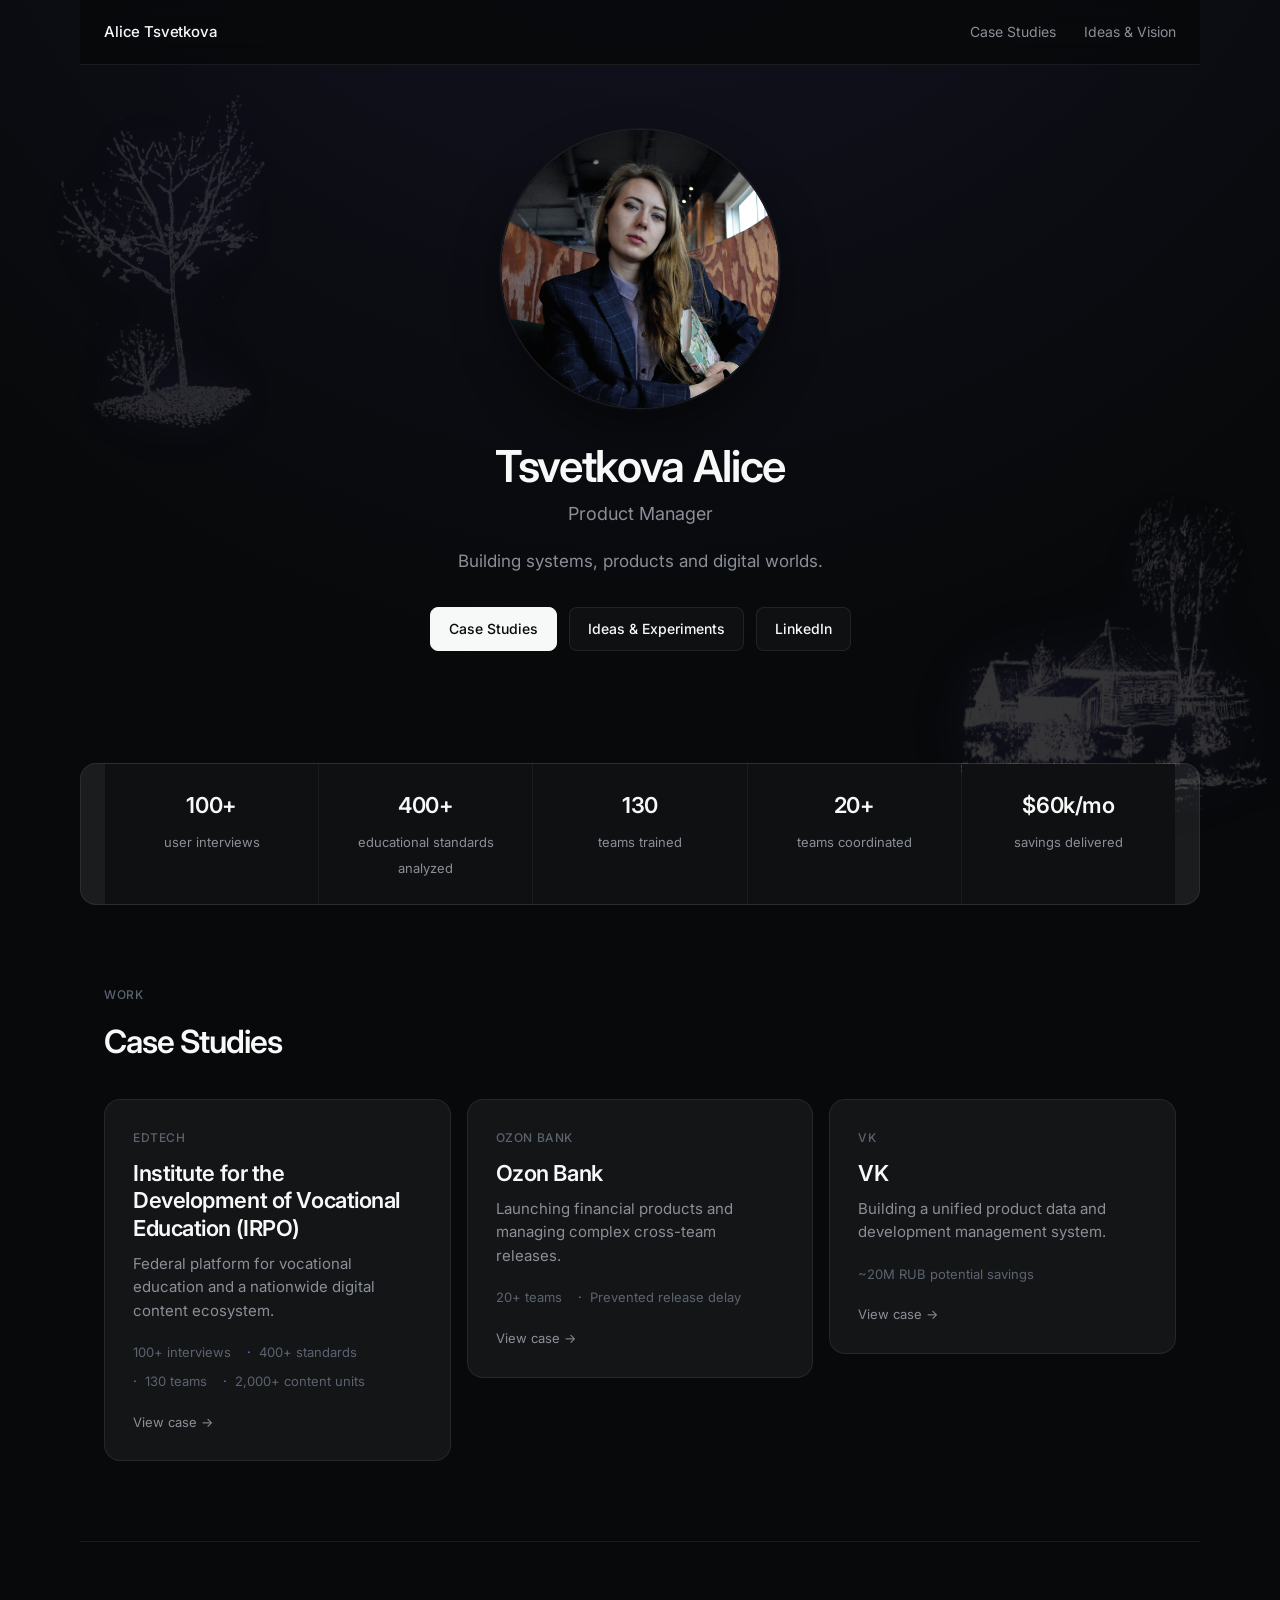
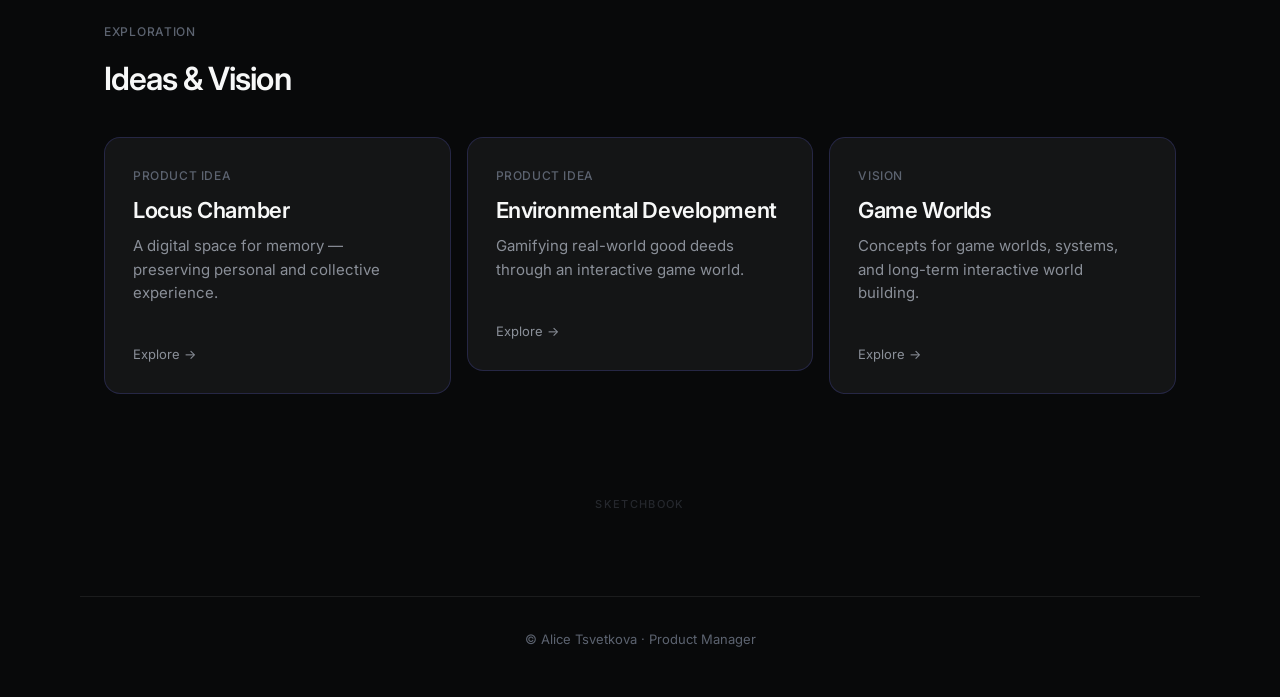
==== index.html @ dcd371fc "Add Product Manager portfolio site. Publish the static English portfolio with case studies, diagrams" ====
<!DOCTYPE html>
<html lang="en">
<head>
  <meta charset="UTF-8">
  <meta name="viewport" content="width=device-width, initial-scale=1.0">
  <meta name="description" content="Tsvetkova Alice — Product Manager. FinTech, EdTech, digital products and worlds.">
  <title>Alice Tsvetkova · Product Manager</title>
  <link rel="preconnect" href="https://fonts.googleapis.com">
  <link rel="preconnect" href="https://fonts.gstatic.com" crossorigin>
  <link href="https://fonts.googleapis.com/css2?family=Inter:wght@400;500;600&display=swap" rel="stylesheet">
  <link rel="stylesheet" href="css/style.css">
</head>
<body data-sketches="home">

  <header class="site-header">
    <a class="site-header__logo" href="index.html">Alice Tsvetkova</a>
    <nav class="site-header__nav">
      <a href="#cases">Case Studies</a>
      <a href="#ideas">Ideas &amp; Vision</a>
    </nav>
  </header>

  <section class="hero">
    <img class="hero__photo" src="assets/photo.png" alt="Alice Tsvetkova" width="280" height="280">
    <h1 class="hero__name">Tsvetkova Alice</h1>
    <p class="hero__role">Product Manager</p>
    <p class="hero__tagline">Building systems, products and digital worlds.</p>
    <div class="hero__actions">
      <a class="btn btn--primary" href="#cases">Case Studies</a>
      <a class="btn" href="#ideas">Ideas &amp; Experiments</a>
      <a class="btn" href="https://www.linkedin.com/in/alice-tsvetkova" target="_blank" rel="noopener noreferrer">LinkedIn</a>
    </div>
  </section>

  <div class="stats">
    <div class="stat">
      <span class="stat__value">100+</span>
      <span class="stat__label">user interviews</span>
    </div>
    <div class="stat">
      <span class="stat__value">400+</span>
      <span class="stat__label">educational standards analyzed</span>
    </div>
    <div class="stat">
      <span class="stat__value">130</span>
      <span class="stat__label">teams trained</span>
    </div>
    <div class="stat">
      <span class="stat__value">20+</span>
      <span class="stat__label">teams coordinated</span>
    </div>
    <div class="stat">
      <span class="stat__value">$60k/mo</span>
      <span class="stat__label">savings delivered</span>
    </div>
  </div>

  <section class="section" id="cases">
    <span class="section__label">Work</span>
    <h2 class="section__title">Case Studies</h2>

    <ul class="cards">
      <li>
        <a class="card" href="irpo.html">
          <span class="card__org">EdTech</span>
          <h3 class="card__title">Institute for the Development of Vocational Education (IRPO)</h3>
          <p class="card__desc">Federal platform for vocational education and a nationwide digital content ecosystem.</p>
          <ul class="card__metrics">
            <li>100+ interviews</li>
            <li>400+ standards</li>
            <li>130 teams</li>
            <li>2,000+ content units</li>
          </ul>
          <span class="card__arrow">View case →</span>
        </a>
      </li>
      <li>
        <a class="card" href="ozon-bank.html">
          <span class="card__org">Ozon Bank</span>
          <h3 class="card__title">Ozon Bank</h3>
          <p class="card__desc">Launching financial products and managing complex cross-team releases.</p>
          <ul class="card__metrics">
            <li>20+ teams</li>
            <li>Prevented release delay</li>
          </ul>
          <span class="card__arrow">View case →</span>
        </a>
      </li>
      <li>
        <a class="card" href="vk.html">
          <span class="card__org">VK</span>
          <h3 class="card__title">VK</h3>
          <p class="card__desc">Building a unified product data and development management system.</p>
          <ul class="card__metrics">
            <li>~20M RUB potential savings</li>
          </ul>
          <span class="card__arrow">View case →</span>
        </a>
      </li>
    </ul>
  </section>

  <section class="section section--ideas" id="ideas">
    <span class="section__label">Exploration</span>
    <h2 class="section__title">Ideas &amp; Vision</h2>

    <ul class="cards">
      <li>
        <a class="card card--idea" href="locus-chamber.html">
          <span class="card__org">Product Idea</span>
          <h3 class="card__title">Locus Chamber</h3>
          <p class="card__desc">A digital space for memory — preserving personal and collective experience.</p>
          <span class="card__arrow">Explore →</span>
        </a>
      </li>
      <li>
        <a class="card card--idea" href="clean-map.html">
          <span class="card__org">Product Idea</span>
          <h3 class="card__title">Environmental Development</h3>
          <p class="card__desc">Gamifying real-world good deeds through an interactive game world.</p>
          <span class="card__arrow">Explore →</span>
        </a>
      </li>
      <li>
        <a class="card card--idea" href="vision-projects.html">
          <span class="card__org">Vision</span>
          <h3 class="card__title">Game Worlds</h3>
          <p class="card__desc">Concepts for game worlds, systems, and long-term interactive world building.</p>
          <span class="card__arrow">Explore →</span>
        </a>
      </li>
    </ul>
  </section>

  <aside class="sketchbook-teaser">
    <a href="sketchbook.html">Sketchbook</a>
  </aside>

  <footer class="site-footer">
    <p>© Alice Tsvetkova · Product Manager</p>
  </footer>

  <script src="js/sketch-bg.js"></script>
</body>
</html>
---- css/style.css ----
/* Linear-inspired dark theme */

:root {
  --bg: #08090a;
  --bg-elevated: #0f1011;
  --bg-card: #141516;
  --bg-card-hover: #1a1b1e;
  --border: rgba(255, 255, 255, 0.08);
  --border-hover: rgba(255, 255, 255, 0.14);
  --text: #f7f8f8;
  --text-muted: #8a8f98;
  --text-subtle: #5c6370;
  --accent: #7170ff;
  --accent-muted: rgba(113, 112, 255, 0.15);
  --radius: 12px;
  --radius-lg: 16px;
  --max: 1120px;
  --font: "Inter", system-ui, -apple-system, sans-serif;
}

*,
*::before,
*::after {
  box-sizing: border-box;
}

html {
  scroll-behavior: smooth;
}

body {
  margin: 0;
  font-family: var(--font);
  font-size: 16px;
  line-height: 1.6;
  color: var(--text);
  background: var(--bg);
  background-image: radial-gradient(ellipse 80% 50% at 50% -20%, rgba(113, 112, 255, 0.12), transparent);
  -webkit-font-smoothing: antialiased;
  isolation: isolate;
}

/* Sketch background layer */
.sketch-bg {
  position: fixed;
  inset: 0;
  overflow: hidden;
  pointer-events: none;
  z-index: 0;
}

.sketch-bg__piece {
  position: absolute;
  max-width: none;
  height: auto;
  filter:
    drop-shadow(0 0 18px rgba(113, 112, 255, 0.45))
    drop-shadow(0 0 40px rgba(113, 112, 255, 0.25))
    drop-shadow(0 0 72px rgba(113, 112, 255, 0.12));
  user-select: none;
  -webkit-user-drag: none;
}

.site-header,
.hero,
.stats,
.section,
.sketchbook-teaser,
.site-footer,
.case-detail,
.case-figure,
.case-split,
.sketchbook {
  position: relative;
  z-index: 1;
}

img {
  max-width: 100%;
  height: auto;
  display: block;
}

a {
  color: inherit;
  text-decoration: none;
}

/* Header */
.site-header {
  position: sticky;
  top: 0;
  z-index: 100;
  display: flex;
  align-items: center;
  justify-content: space-between;
  max-width: var(--max);
  margin: 0 auto;
  padding: 1.25rem 1.5rem;
  background: rgba(8, 9, 10, 0.85);
  backdrop-filter: blur(12px);
  border-bottom: 1px solid var(--border);
}

.site-header__logo {
  font-size: 0.9375rem;
  font-weight: 500;
  color: var(--text);
  letter-spacing: -0.01em;
}

.site-header__nav {
  display: flex;
  gap: 1.75rem;
}

.site-header__nav a {
  font-size: 0.875rem;
  color: var(--text-muted);
  transition: color 0.15s;
}

.site-header__nav a:hover {
  color: var(--text);
}

/* Hero */
.hero {
  max-width: var(--max);
  margin: 0 auto;
  padding: 4rem 1.5rem 3rem;
  text-align: center;
}

.hero__photo {
  width: min(280px, 70vw);
  aspect-ratio: 1;
  margin: 0 auto 2rem;
  border-radius: 50%;
  object-fit: cover;
  border: 1px solid var(--border);
  box-shadow: 0 0 0 1px rgba(255, 255, 255, 0.04), 0 24px 48px rgba(0, 0, 0, 0.4);
}

.hero__name {
  font-size: clamp(2rem, 5vw, 2.75rem);
  font-weight: 600;
  letter-spacing: -0.03em;
  line-height: 1.15;
  margin: 0 0 0.5rem;
}

.hero__role {
  font-size: 1.125rem;
  color: var(--text-muted);
  margin: 0 0 1.25rem;
  font-weight: 400;
}

.hero__tagline {
  font-size: 1.0625rem;
  color: var(--text-muted);
  max-width: 36ch;
  margin: 0 auto 2rem;
  line-height: 1.55;
}

.hero__actions {
  display: flex;
  flex-wrap: wrap;
  gap: 0.75rem;
  justify-content: center;
  margin-bottom: 4rem;
}

.btn {
  display: inline-flex;
  align-items: center;
  justify-content: center;
  padding: 0.625rem 1.125rem;
  font-size: 0.875rem;
  font-weight: 500;
  font-family: inherit;
  border-radius: 8px;
  border: 1px solid var(--border);
  background: var(--bg-elevated);
  color: var(--text);
  cursor: pointer;
  transition: background 0.15s, border-color 0.15s;
}

.btn:hover {
  background: var(--bg-card-hover);
  border-color: var(--border-hover);
}

.btn--primary {
  background: var(--text);
  color: var(--bg);
  border-color: var(--text);
}

.btn--primary:hover {
  background: #e4e4e7;
  border-color: #e4e4e7;
}

/* Stats */
.stats {
  display: grid;
  grid-template-columns: repeat(auto-fit, minmax(160px, 1fr));
  gap: 1px;
  max-width: var(--max);
  margin: 0 auto 5rem;
  padding: 0 1.5rem;
  background: var(--border);
  border: 1px solid var(--border);
  border-radius: var(--radius-lg);
  overflow: hidden;
}

.stat {
  padding: 1.5rem 1.25rem;
  background: var(--bg-elevated);
  text-align: center;
}

.stat__value {
  display: block;
  font-size: 1.375rem;
  font-weight: 600;
  letter-spacing: -0.02em;
  margin-bottom: 0.35rem;
}

.stat__label {
  font-size: 0.8125rem;
  color: var(--text-muted);
  line-height: 1.4;
}

/* Sections */
.section {
  max-width: var(--max);
  margin: 0 auto;
  padding: 0 1.5rem 5rem;
}

.section__label {
  display: block;
  font-size: 0.75rem;
  font-weight: 500;
  letter-spacing: 0.06em;
  text-transform: uppercase;
  color: var(--text-subtle);
  margin-bottom: 0.75rem;
}

.section__title {
  font-size: clamp(1.5rem, 3vw, 2rem);
  font-weight: 600;
  letter-spacing: -0.03em;
  margin: 0 0 2rem;
}

.section--ideas {
  border-top: 1px solid var(--border);
  padding-top: 5rem;
}

/* Cards grid */
.cards {
  display: grid;
  grid-template-columns: repeat(auto-fill, minmax(320px, 1fr));
  gap: 1rem;
  list-style: none;
  margin: 0;
  padding: 0;
}

.card {
  display: flex;
  flex-direction: column;
  padding: 1.75rem;
  background: var(--bg-card);
  border: 1px solid var(--border);
  border-radius: var(--radius-lg);
  transition: background 0.2s, border-color 0.2s, transform 0.2s;
  min-height: 220px;
}

.card:hover {
  background: var(--bg-card-hover);
  border-color: var(--border-hover);
  transform: translateY(-2px);
}

.card--idea {
  border-color: rgba(113, 112, 255, 0.2);
}

.card--idea:hover {
  border-color: rgba(113, 112, 255, 0.35);
  box-shadow: 0 0 0 1px rgba(113, 112, 255, 0.08);
}

.card__org {
  font-size: 0.75rem;
  font-weight: 500;
  letter-spacing: 0.05em;
  text-transform: uppercase;
  color: var(--text-subtle);
  margin-bottom: 0.75rem;
}

.card__title {
  font-size: 1.375rem;
  font-weight: 600;
  letter-spacing: -0.02em;
  margin: 0 0 0.625rem;
  line-height: 1.25;
}

.card__desc {
  flex: 1;
  font-size: 0.9375rem;
  color: var(--text-muted);
  margin: 0 0 1.25rem;
  line-height: 1.55;
}

.card__metrics {
  display: flex;
  flex-wrap: wrap;
  gap: 0.5rem 1rem;
  margin: 0;
  padding: 0;
  list-style: none;
}

.card__metrics li {
  font-size: 0.8125rem;
  color: var(--text-subtle);
}

.card__metrics li::before {
  content: "·";
  margin-right: 0.5rem;
  color: var(--accent);
}

.card__metrics li:first-child::before {
  content: none;
  margin: 0;
}

.card__arrow {
  margin-top: 1.25rem;
  font-size: 0.8125rem;
  color: var(--text-muted);
}

.card:hover .card__arrow {
  color: var(--text);
}

/* Case detail pages */
.case-detail {
  max-width: 720px;
  margin: 0 auto;
  padding: 3rem 1.5rem 5rem;
}

.case-detail__back {
  display: inline-block;
  font-size: 0.875rem;
  color: var(--text-muted);
  margin-bottom: 2rem;
  transition: color 0.15s;
}

.case-detail__back:hover {
  color: var(--text);
}

.case-detail__label {
  font-size: 0.75rem;
  font-weight: 500;
  letter-spacing: 0.06em;
  text-transform: uppercase;
  color: var(--text-subtle);
  margin-bottom: 0.75rem;
}

.case-detail h1 {
  font-size: clamp(1.75rem, 4vw, 2.25rem);
  font-weight: 600;
  letter-spacing: -0.03em;
  line-height: 1.2;
  margin: 0 0 0.75rem;
}

.case-detail h1 + p {
  color: var(--text-muted);
  font-size: 1.0625rem;
  margin: 0 0 2.5rem;
}

.case-detail h2 {
  font-size: 1.125rem;
  font-weight: 600;
  letter-spacing: -0.01em;
  margin: 2.5rem 0 0.75rem;
  color: var(--text);
}

.case-detail h3 {
  font-size: 0.9375rem;
  font-weight: 600;
  margin: 1.5rem 0 0.5rem;
  color: var(--text-muted);
}

.case-detail p,
.case-detail li {
  color: var(--text-muted);
  font-size: 0.9375rem;
  line-height: 1.65;
}

.case-detail p {
  margin: 0 0 1rem;
}

.case-detail ul {
  margin: 0 0 1rem;
  padding-left: 1.25rem;
}

.case-detail li {
  margin-bottom: 0.35rem;
}

.case-detail blockquote {
  margin: 1.5rem 0 0;
  padding: 1.25rem 1.5rem;
  background: var(--bg-card);
  border: 1px solid var(--border);
  border-left: 3px solid var(--accent);
  border-radius: var(--radius);
}

.case-detail blockquote p {
  margin: 0;
  font-style: italic;
  color: var(--text);
}

.case-split {
  display: grid;
  grid-template-columns: repeat(auto-fit, minmax(300px, 1fr));
  gap: 2rem;
  max-width: var(--max);
  margin: 0 auto;
  padding: 0 1.5rem 5rem;
}

.case-figure {
  max-width: var(--max);
  margin: 0 auto 2.5rem;
  padding: 0 1.5rem;
}

.case-figure img {
  width: 100%;
  height: auto;
  display: block;
  border: 1px solid var(--border);
  border-radius: var(--radius-lg);
  box-shadow: 0 0 48px rgba(113, 112, 255, 0.08);
  cursor: zoom-in;
  transition: border-color 0.2s, box-shadow 0.2s;
}

.case-figure img:hover {
  border-color: rgba(113, 112, 255, 0.35);
  box-shadow: 0 0 56px rgba(113, 112, 255, 0.16);
}

.case-figure img:focus-visible {
  outline: 2px solid var(--accent);
  outline-offset: 3px;
}

.case-figure figcaption {
  margin-top: 0.75rem;
  font-size: 0.8125rem;
  color: var(--text-subtle);
  text-align: center;
  line-height: 1.5;
}

.case-figure__note {
  display: block;
  margin-top: 0.35rem;
  font-size: 0.75rem;
  color: var(--text-subtle);
  opacity: 0.85;
}

.case-figure--after {
  margin-top: -1.5rem;
  margin-bottom: 4rem;
}

/* Case image lightbox */
body.case-lightbox-open {
  overflow: hidden;
}

.case-lightbox {
  position: fixed;
  inset: 0;
  z-index: 1000;
  display: flex;
  flex-direction: column;
  align-items: center;
  justify-content: center;
  gap: 1rem;
  padding: 2rem 1.5rem;
  background: rgba(8, 9, 10, 0.92);
  backdrop-filter: blur(12px);
}

.case-lightbox[hidden] {
  display: none;
}

.case-lightbox__close {
  position: absolute;
  top: 1.25rem;
  right: 1.25rem;
  width: 2.5rem;
  height: 2.5rem;
  border: 1px solid var(--border);
  border-radius: 8px;
  background: var(--bg-elevated);
  color: var(--text);
  font-size: 1.5rem;
  line-height: 1;
  cursor: pointer;
  transition: background 0.15s, border-color 0.15s;
}

.case-lightbox__close:hover {
  background: var(--bg-card-hover);
  border-color: var(--border-hover);
}

.case-lightbox__stage {
  display: flex;
  align-items: center;
  justify-content: center;
  max-width: min(1200px, 96vw);
  max-height: calc(100vh - 8rem);
}

.case-lightbox__img {
  max-width: 100%;
  max-height: calc(100vh - 8rem);
  width: auto;
  height: auto;
  object-fit: contain;
  border: 1px solid var(--border);
  border-radius: var(--radius-lg);
  box-shadow: 0 0 64px rgba(113, 112, 255, 0.15);
}

.case-lightbox__caption {
  max-width: min(720px, 92vw);
  margin: 0;
  font-size: 0.875rem;
  color: var(--text-muted);
  text-align: center;
  line-height: 1.5;
}

.case-split article {
  padding: 2rem;
  background: var(--bg-card);
  border: 1px solid var(--border);
  border-radius: var(--radius-lg);
}

.case-split h2 {
  font-size: 1.25rem;
  font-weight: 600;
  letter-spacing: -0.02em;
  margin: 0 0 1.5rem;
}

.case-split h3 {
  font-size: 0.9375rem;
  font-weight: 600;
  margin: 1.5rem 0 0.5rem;
  color: var(--text-muted);
}

.case-split h4 {
  font-size: 0.8125rem;
  font-weight: 600;
  margin: 1.25rem 0 0.35rem;
  color: var(--text-subtle);
  letter-spacing: 0.02em;
}

.case-split p,
.case-split li {
  color: var(--text-muted);
  font-size: 0.9375rem;
  line-height: 1.65;
}

.case-split p {
  margin: 0 0 1rem;
}

.case-split ul {
  margin: 0 0 1rem;
  padding-left: 1.25rem;
}

.case-split blockquote {
  margin: 1.5rem 0 0;
  padding: 1.25rem 1.5rem;
  background: var(--bg-elevated);
  border: 1px solid var(--border);
  border-left: 3px solid var(--accent);
  border-radius: var(--radius);
}

.case-split blockquote p {
  margin: 0;
  font-style: italic;
  color: var(--text);
}

/* Footer */
.site-footer {
  max-width: var(--max);
  margin: 0 auto;
  padding: 2rem 1.5rem 3rem;
  border-top: 1px solid var(--border);
  text-align: center;
  font-size: 0.8125rem;
  color: var(--text-subtle);
}

.site-footer p {
  margin: 0;
}

/* Sketchbook easter egg */
.sketchbook-teaser {
  max-width: var(--max);
  margin: 0 auto;
  padding: 1rem 1.5rem 5rem;
  text-align: center;
}

.sketchbook-teaser a {
  font-size: 0.6875rem;
  font-weight: 500;
  letter-spacing: 0.12em;
  text-transform: uppercase;
  color: var(--text-subtle);
  opacity: 0.35;
  transition: opacity 0.25s, color 0.25s;
}

.sketchbook-teaser a:hover {
  opacity: 1;
  color: var(--text-muted);
}

/* Sketchbook page */
.sketchbook-page {
  background-image: radial-gradient(ellipse 60% 40% at 50% 100%, rgba(113, 112, 255, 0.06), transparent);
}

.site-header--minimal {
  border-bottom: none;
}

.site-footer--minimal {
  border-top: none;
  padding-top: 0;
}

.sketchbook {
  max-width: 720px;
  margin: 0 auto;
  padding: 4rem 1.5rem 3rem;
  text-align: center;
}

.sketchbook__note {
  font-family: "Caveat", cursive;
  font-size: 1.25rem;
  color: var(--accent);
  opacity: 0.7;
  margin: 0 0 0.5rem;
}

.sketchbook__title {
  font-family: "Caveat", cursive;
  font-size: clamp(2.5rem, 8vw, 3.5rem);
  font-weight: 500;
  letter-spacing: 0.02em;
  margin: 0 0 1rem;
  line-height: 1.1;
}

.sketchbook__lead {
  font-size: 0.9375rem;
  color: var(--text-muted);
  max-width: 40ch;
  margin: 0 auto 3rem;
  line-height: 1.55;
}

.sketchbook__grid {
  display: grid;
  grid-template-columns: repeat(auto-fill, minmax(200px, 1fr));
  gap: 1.5rem;
  list-style: none;
  margin: 0;
  padding: 0;
  text-align: left;
}

.sketchbook__frame {
  position: relative;
  aspect-ratio: 4 / 5;
  background: var(--bg-elevated);
  border: 1px solid var(--border);
  border-radius: var(--radius);
  overflow: hidden;
  transition: border-color 0.2s, box-shadow 0.2s;
}

.sketchbook__frame::after {
  content: "";
  position: absolute;
  inset: 0;
  background: linear-gradient(165deg, rgba(113, 112, 255, 0.1) 0%, transparent 50%);
  pointer-events: none;
  border-radius: inherit;
}

.sketchbook__frame img {
  width: 100%;
  height: 100%;
  object-fit: cover;
  object-position: center;
  border-radius: calc(var(--radius) - 1px);
  filter:
    saturate(0.9)
    brightness(0.88)
    contrast(1.05)
    sepia(0.1)
    hue-rotate(215deg)
    drop-shadow(0 0 14px rgba(113, 112, 255, 0.28));
}

.sketchbook__item:hover .sketchbook__frame {
  border-color: rgba(113, 112, 255, 0.35);
  box-shadow: 0 0 32px rgba(113, 112, 255, 0.12);
}

.sketchbook__caption {
  font-family: "Caveat", cursive;
  font-size: 1.125rem;
  color: var(--text-subtle);
  margin: 0.5rem 0 0;
}

/* Responsive */
@media (max-width: 640px) {
  .hero {
    padding-top: 2.5rem;
  }

  .stats {
    grid-template-columns: 1fr 1fr;
  }

  .cards {
    grid-template-columns: 1fr;
  }

  .sketch-bg__piece {
    opacity: 0.12 !important;
  }
}
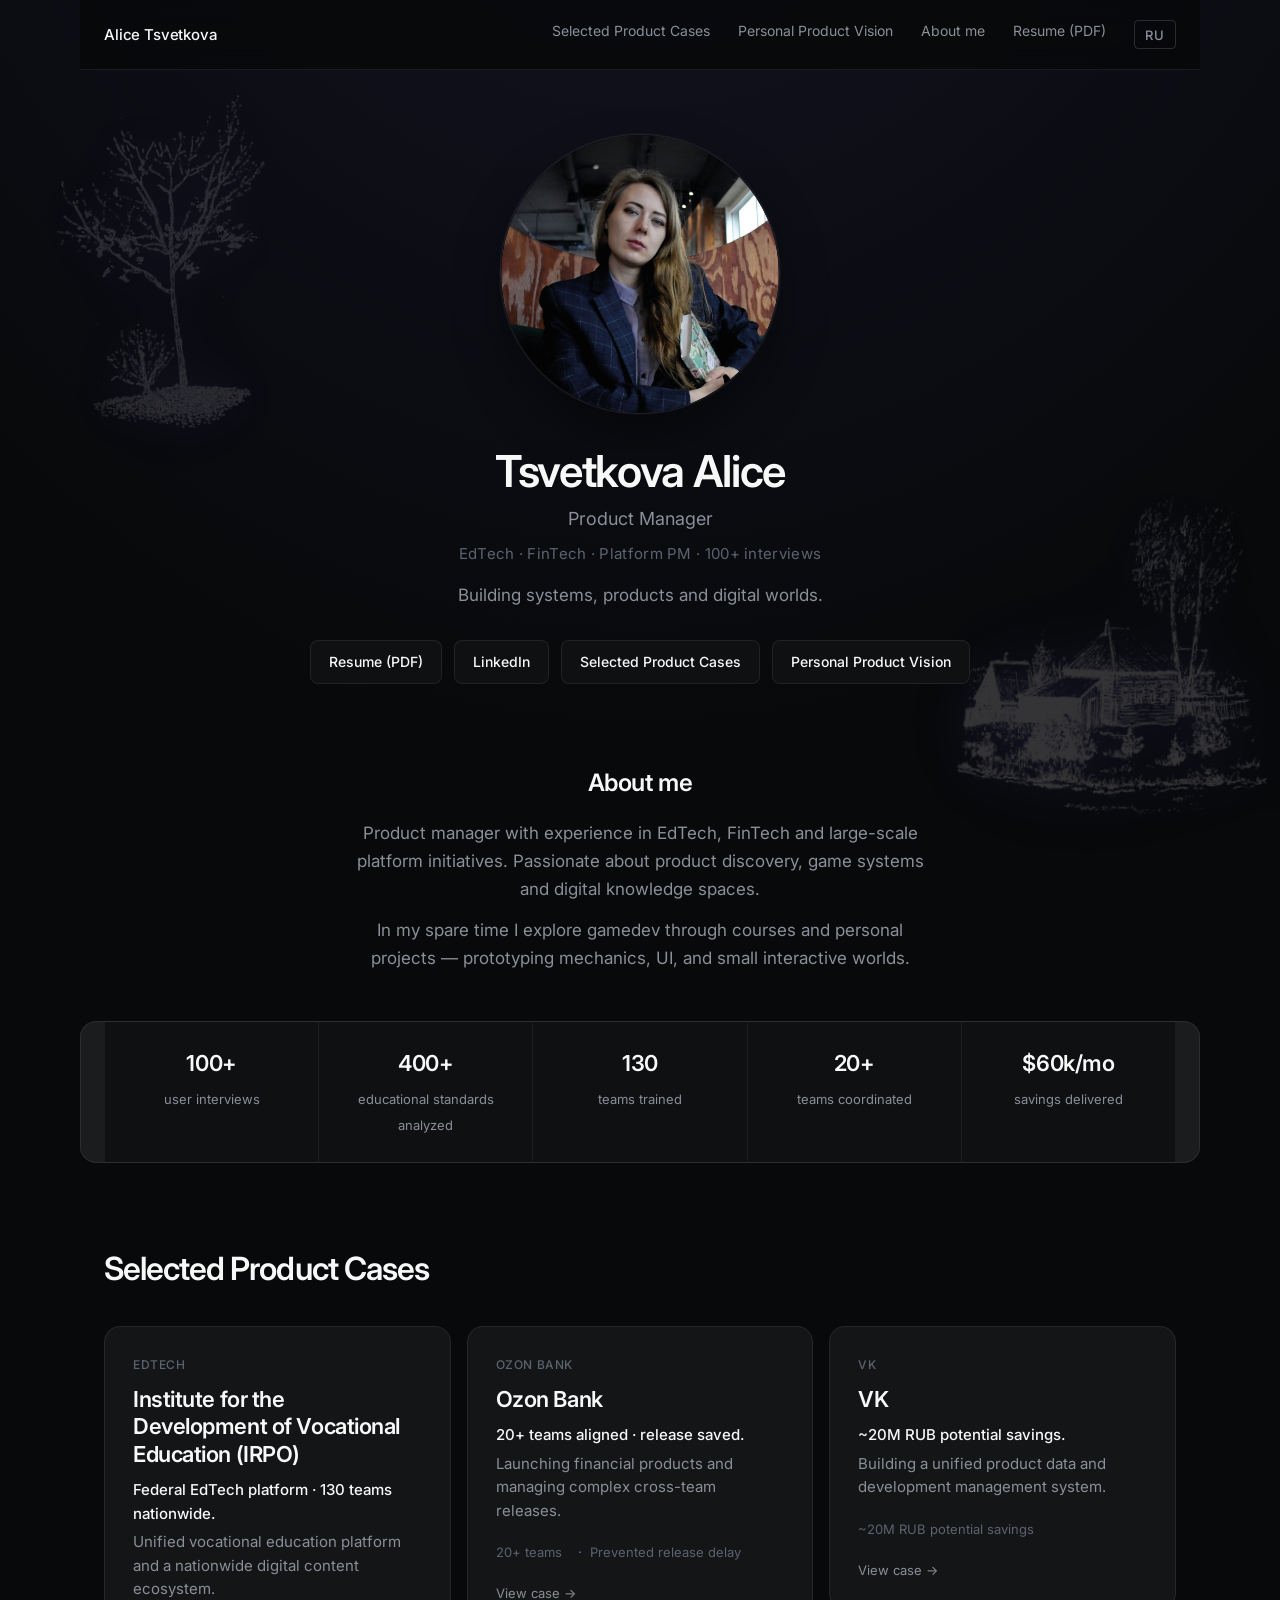
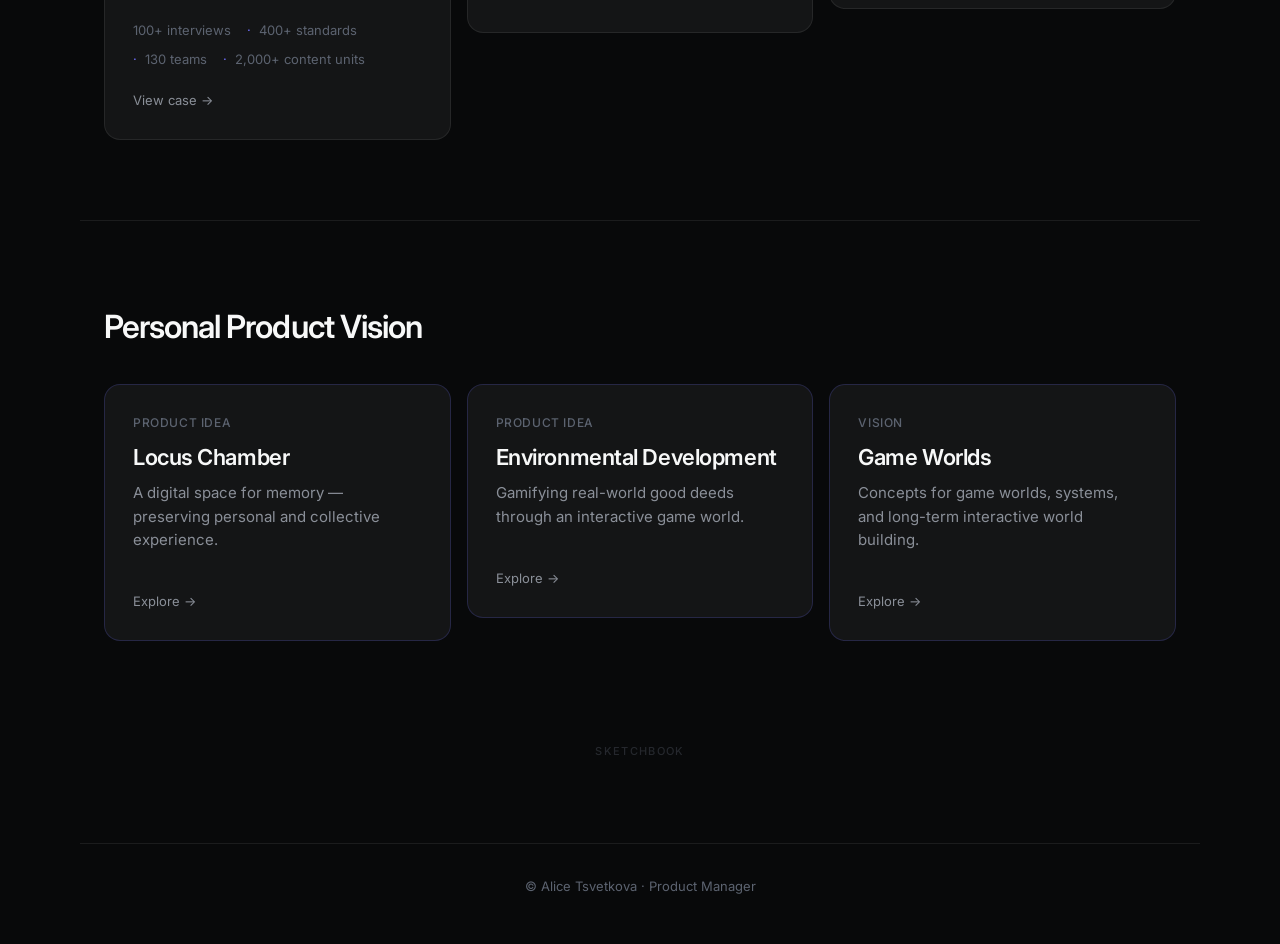
==== commit a0a6ce93: "Publish Locus Chamber Evolution section with monetization model, site-wide Russian i18n, and Clean M" ====
--- a/index.html
+++ b/index.html
@@ -5,9 +5,12 @@
   <meta name="viewport" content="width=device-width, initial-scale=1.0">
   <meta name="description" content="Tsvetkova Alice — Product Manager. FinTech, EdTech, digital products and worlds.">
   <title>Alice Tsvetkova · Product Manager</title>
+  <script src="js/site-config.js"></script>
+  <script src="js/site-analytics.js"></script>
   <link rel="preconnect" href="https://fonts.googleapis.com">
   <link rel="preconnect" href="https://fonts.gstatic.com" crossorigin>
   <link href="https://fonts.googleapis.com/css2?family=Inter:wght@400;500;600&display=swap" rel="stylesheet">
+  <link rel="prefetch" href="assets/resume/Tsvetkova-Product.pdf">
   <link rel="stylesheet" href="css/style.css">
 </head>
 <body data-sketches="home">
@@ -15,21 +18,31 @@
   <header class="site-header">
     <a class="site-header__logo" href="index.html">Alice Tsvetkova</a>
     <nav class="site-header__nav">
-      <a href="#cases">Case Studies</a>
-      <a href="#ideas">Ideas &amp; Vision</a>
+      <a href="#cases">Selected Product Cases</a>
+      <a href="#ideas">Personal Product Vision</a>
+      <a href="#about">About me</a>
+      <a class="site-header__nav--resume" href="assets/resume/Tsvetkova-Product.pdf" target="_blank" rel="noopener noreferrer" download="Tsvetkova-Alice-Product-Manager-Resume.pdf">Resume (PDF)</a>
     </nav>
   </header>
 
   <section class="hero">
-    <img class="hero__photo" src="assets/photo.png" alt="Alice Tsvetkova" width="280" height="280">
+    <img class="hero__photo" src="assets/photo.png" alt="Alice Tsvetkova" width="280" height="280" fetchpriority="high" decoding="async">
     <h1 class="hero__name">Tsvetkova Alice</h1>
     <p class="hero__role">Product Manager</p>
+    <p class="hero__proof">EdTech · FinTech · Platform PM · 100+ interviews</p>
     <p class="hero__tagline">Building systems, products and digital worlds.</p>
     <div class="hero__actions">
-      <a class="btn btn--primary" href="#cases">Case Studies</a>
-      <a class="btn" href="#ideas">Ideas &amp; Experiments</a>
-      <a class="btn" href="https://www.linkedin.com/in/alice-tsvetkova" target="_blank" rel="noopener noreferrer">LinkedIn</a>
+      <a class="btn btn--resume" href="assets/resume/Tsvetkova-Product.pdf" target="_blank" rel="noopener noreferrer" download="Tsvetkova-Alice-Product-Manager-Resume.pdf">Resume (PDF)</a>
+      <a class="btn btn--linkedin" href="https://www.linkedin.com/in/alice-tsvetkova" target="_blank" rel="noopener noreferrer" aria-label="Alice Tsvetkova on LinkedIn (opens in new tab)">LinkedIn</a>
+      <a class="btn" href="#cases">Selected Product Cases</a>
+      <a class="btn" href="#ideas">Personal Product Vision</a>
     </div>
+  </section>
+
+  <section class="about" id="about">
+    <h2 class="about__title">About me</h2>
+    <p class="about__text">Product manager with experience in EdTech, FinTech and large-scale platform initiatives. Passionate about product discovery, game systems and digital knowledge spaces.</p>
+    <p class="about__text">In my spare time I explore gamedev through courses and personal projects — prototyping mechanics, UI, and small interactive worlds.</p>
   </section>
 
   <div class="stats">
@@ -56,15 +69,14 @@
   </div>
 
   <section class="section" id="cases">
-    <span class="section__label">Work</span>
-    <h2 class="section__title">Case Studies</h2>
+    <h2 class="section__title">Selected Product Cases</h2>
 
     <ul class="cards">
       <li>
         <a class="card" href="irpo.html">
           <span class="card__org">EdTech</span>
           <h3 class="card__title">Institute for the Development of Vocational Education (IRPO)</h3>
-          <p class="card__desc">Federal platform for vocational education and a nationwide digital content ecosystem.</p>
+          <p class="card__desc"><span class="card__outcome">Federal EdTech platform · 130 teams nationwide.</span> Unified vocational education platform and a nationwide digital content ecosystem.</p>
           <ul class="card__metrics">
             <li>100+ interviews</li>
             <li>400+ standards</li>
@@ -78,7 +90,7 @@
         <a class="card" href="ozon-bank.html">
           <span class="card__org">Ozon Bank</span>
           <h3 class="card__title">Ozon Bank</h3>
-          <p class="card__desc">Launching financial products and managing complex cross-team releases.</p>
+          <p class="card__desc"><span class="card__outcome">20+ teams aligned · release saved.</span> Launching financial products and managing complex cross-team releases.</p>
           <ul class="card__metrics">
             <li>20+ teams</li>
             <li>Prevented release delay</li>
@@ -90,7 +102,7 @@
         <a class="card" href="vk.html">
           <span class="card__org">VK</span>
           <h3 class="card__title">VK</h3>
-          <p class="card__desc">Building a unified product data and development management system.</p>
+          <p class="card__desc"><span class="card__outcome">~20M RUB potential savings.</span> Building a unified product data and development management system.</p>
           <ul class="card__metrics">
             <li>~20M RUB potential savings</li>
           </ul>
@@ -101,8 +113,7 @@
   </section>
 
   <section class="section section--ideas" id="ideas">
-    <span class="section__label">Exploration</span>
-    <h2 class="section__title">Ideas &amp; Vision</h2>
+    <h2 class="section__title">Personal Product Vision</h2>
 
     <ul class="cards">
       <li>
@@ -140,6 +151,9 @@
     <p>© Alice Tsvetkova · Product Manager</p>
   </footer>
 
+  <script src="js/i18n/dict-ru.js"></script>
+  <script src="js/i18n/dict-ru-attrs.js"></script>
+  <script src="js/site-i18n.js"></script>
   <script src="js/sketch-bg.js"></script>
 </body>
 </html>
--- a/css/style.css
+++ b/css/style.css
@@ -38,6 +38,7 @@
   background-image: radial-gradient(ellipse 80% 50% at 50% -20%, rgba(113, 112, 255, 0.12), transparent);
   -webkit-font-smoothing: antialiased;
   isolation: isolate;
+  cursor: default;
 }
 
 /* Sketch background layer */
@@ -53,6 +54,8 @@
   position: absolute;
   max-width: none;
   height: auto;
+  object-fit: contain;
+  object-position: left bottom;
   filter:
     drop-shadow(0 0 18px rgba(113, 112, 255, 0.45))
     drop-shadow(0 0 40px rgba(113, 112, 255, 0.25))
@@ -61,10 +64,23 @@
   -webkit-user-drag: none;
 }
 
+.locus-page .sketch-bg__piece {
+  max-height: min(72vh, 640px);
+}
+
+.locus-svg-filters {
+  position: absolute;
+  width: 0;
+  height: 0;
+  overflow: hidden;
+  pointer-events: none;
+}
+
 .site-header,
 .hero,
 .stats,
 .section,
+.locus-main,
 .sketchbook-teaser,
 .site-footer,
 .case-detail,
@@ -84,6 +100,12 @@
 a {
   color: inherit;
   text-decoration: none;
+  cursor: pointer;
+}
+
+button,
+[role="button"] {
+  cursor: pointer;
 }
 
 /* Header */
@@ -124,6 +146,52 @@
   color: var(--text);
 }
 
+.site-header__nav--resume {
+  color: var(--accent);
+}
+
+.site-header__nav--resume:hover {
+  color: #9897ff;
+}
+
+.site-header__lang {
+  font-family: inherit;
+  font-size: 0.8125rem;
+  font-weight: 500;
+  letter-spacing: 0.06em;
+  padding: 0.35rem 0.65rem;
+  border: 1px solid rgba(255, 255, 255, 0.14);
+  border-radius: 4px;
+  background: transparent;
+  color: var(--text-muted);
+  cursor: pointer;
+  transition: color 0.15s, border-color 0.15s;
+  align-self: center;
+}
+
+.site-header__lang:hover {
+  color: var(--text);
+  border-color: var(--accent);
+}
+
+.site-header__lang--minimal {
+  position: absolute;
+  top: 1rem;
+  right: 1.25rem;
+}
+
+.site-header__nav a:focus-visible,
+.site-header__lang:focus-visible,
+.btn:focus-visible,
+.card:focus-visible {
+  outline: 2px solid var(--accent);
+  outline-offset: 2px;
+}
+
+.card:focus-visible {
+  outline-offset: 4px;
+}
+
 /* Hero */
 .hero {
   max-width: var(--max);
@@ -153,8 +221,15 @@
 .hero__role {
   font-size: 1.125rem;
   color: var(--text-muted);
-  margin: 0 0 1.25rem;
+  margin: 0 0 0.5rem;
   font-weight: 400;
+}
+
+.hero__proof {
+  font-size: 0.9375rem;
+  color: var(--text-subtle);
+  margin: 0 0 1rem;
+  letter-spacing: 0.02em;
 }
 
 .hero__tagline {
@@ -170,7 +245,43 @@
   flex-wrap: wrap;
   gap: 0.75rem;
   justify-content: center;
-  margin-bottom: 4rem;
+  margin-bottom: 2rem;
+}
+
+.about {
+  max-width: var(--max);
+  margin: 0 auto 3rem;
+  padding: 0 1.5rem;
+  text-align: center;
+}
+
+.about__title {
+  font-size: clamp(1.25rem, 2.5vw, 1.5rem);
+  font-weight: 600;
+  letter-spacing: -0.02em;
+  margin: 0 0 1rem;
+}
+
+.about__text {
+  max-width: 52ch;
+  margin: 0 auto;
+  font-size: 1.0625rem;
+  line-height: 1.65;
+  color: var(--text-muted);
+}
+
+.about__text + .about__text {
+  margin-top: 0.85rem;
+}
+
+.btn--resume {
+  border-color: rgba(113, 112, 255, 0.35);
+  background: var(--accent-muted);
+}
+
+.btn--resume:hover {
+  border-color: rgba(113, 112, 255, 0.55);
+  background: rgba(113, 112, 255, 0.22);
 }
 
 .btn {
@@ -327,6 +438,13 @@
   color: var(--text-muted);
   margin: 0 0 1.25rem;
   line-height: 1.55;
+}
+
+.card__outcome {
+  display: block;
+  color: var(--text);
+  font-weight: 500;
+  margin-bottom: 0.35rem;
 }
 
 .card__metrics {
@@ -689,6 +807,7 @@
 }
 
 .site-header--minimal {
+  position: relative;
   border-bottom: none;
 }
 
@@ -787,6 +906,21 @@
 
 /* Responsive */
 @media (max-width: 640px) {
+  .site-header {
+    flex-wrap: wrap;
+    gap: 0.75rem;
+  }
+
+  .site-header__nav {
+    flex-wrap: wrap;
+    gap: 0.75rem 1.25rem;
+    justify-content: flex-end;
+  }
+
+  .site-header__nav a {
+    font-size: 0.8125rem;
+  }
+
   .hero {
     padding-top: 2.5rem;
   }
@@ -795,6 +929,10 @@
     grid-template-columns: 1fr 1fr;
   }
 
+  .stat__label {
+    font-size: 0.75rem;
+  }
+
   .cards {
     grid-template-columns: 1fr;
   }
